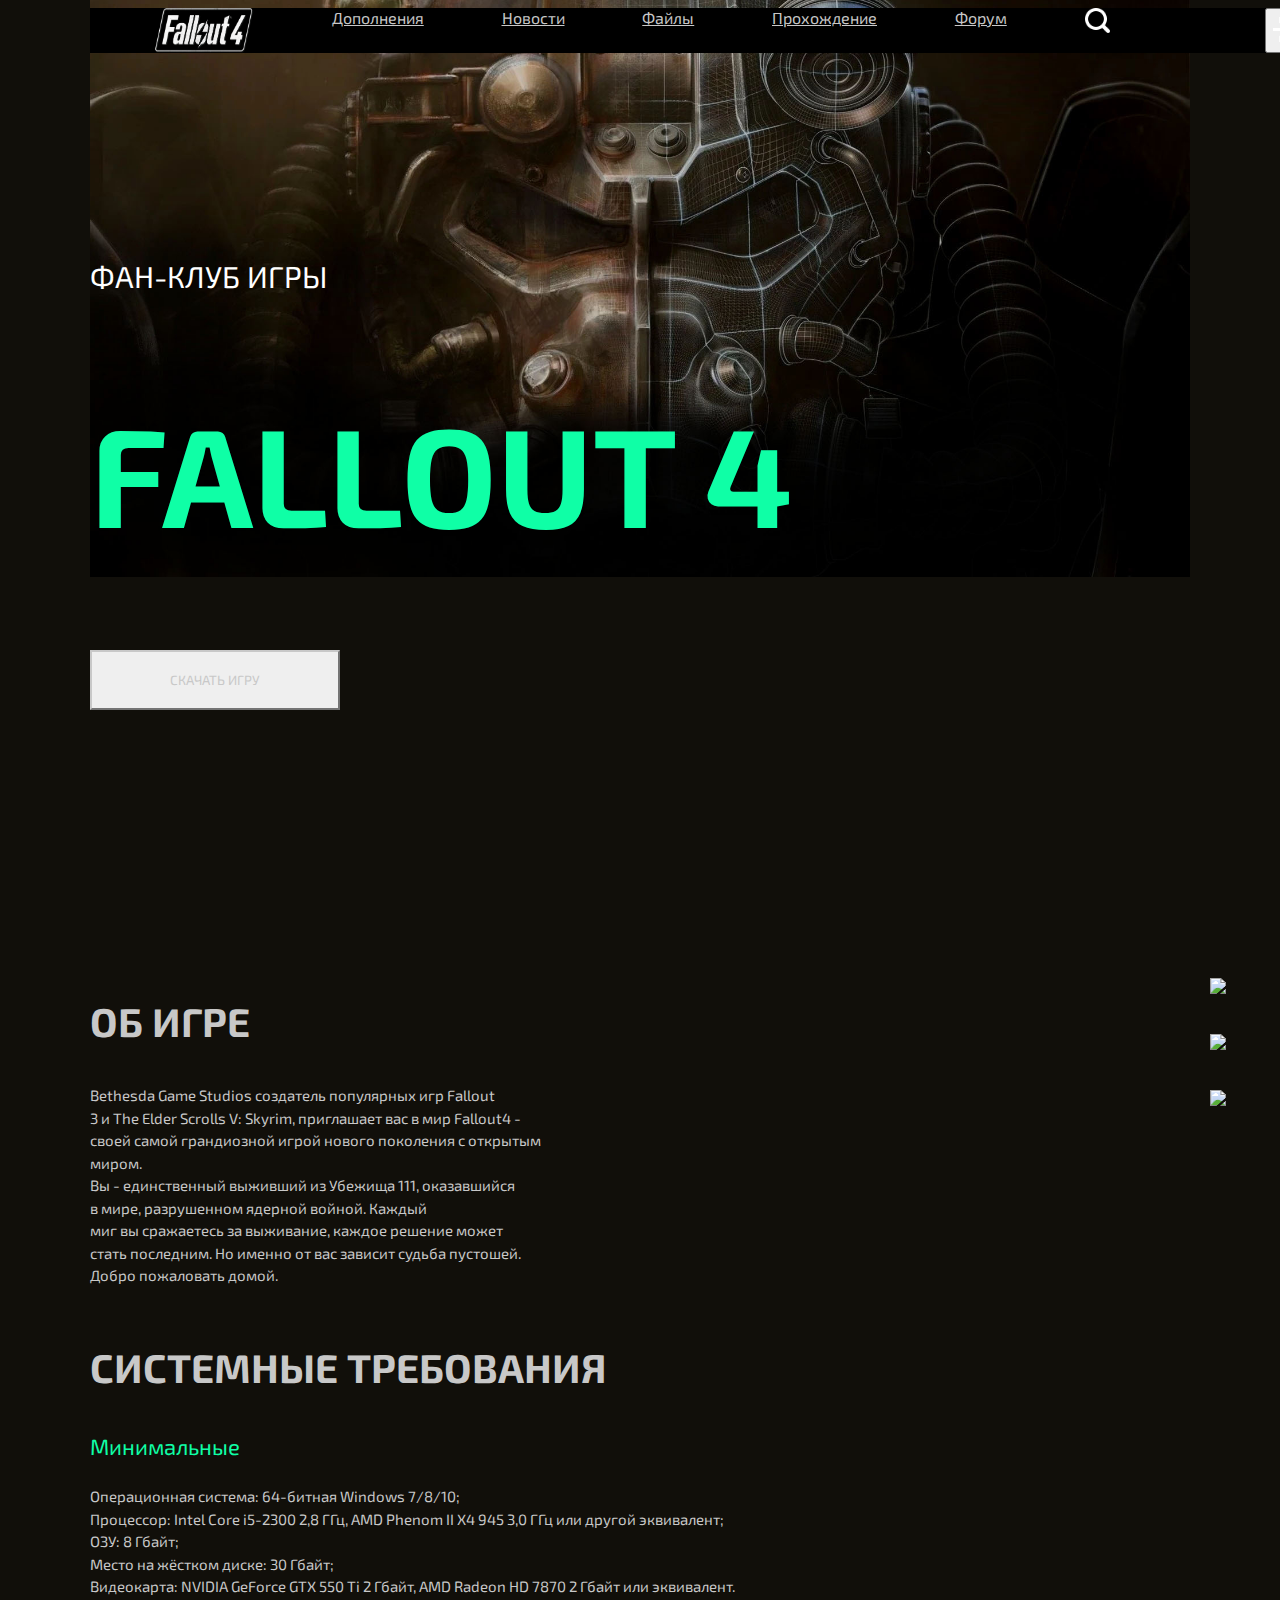
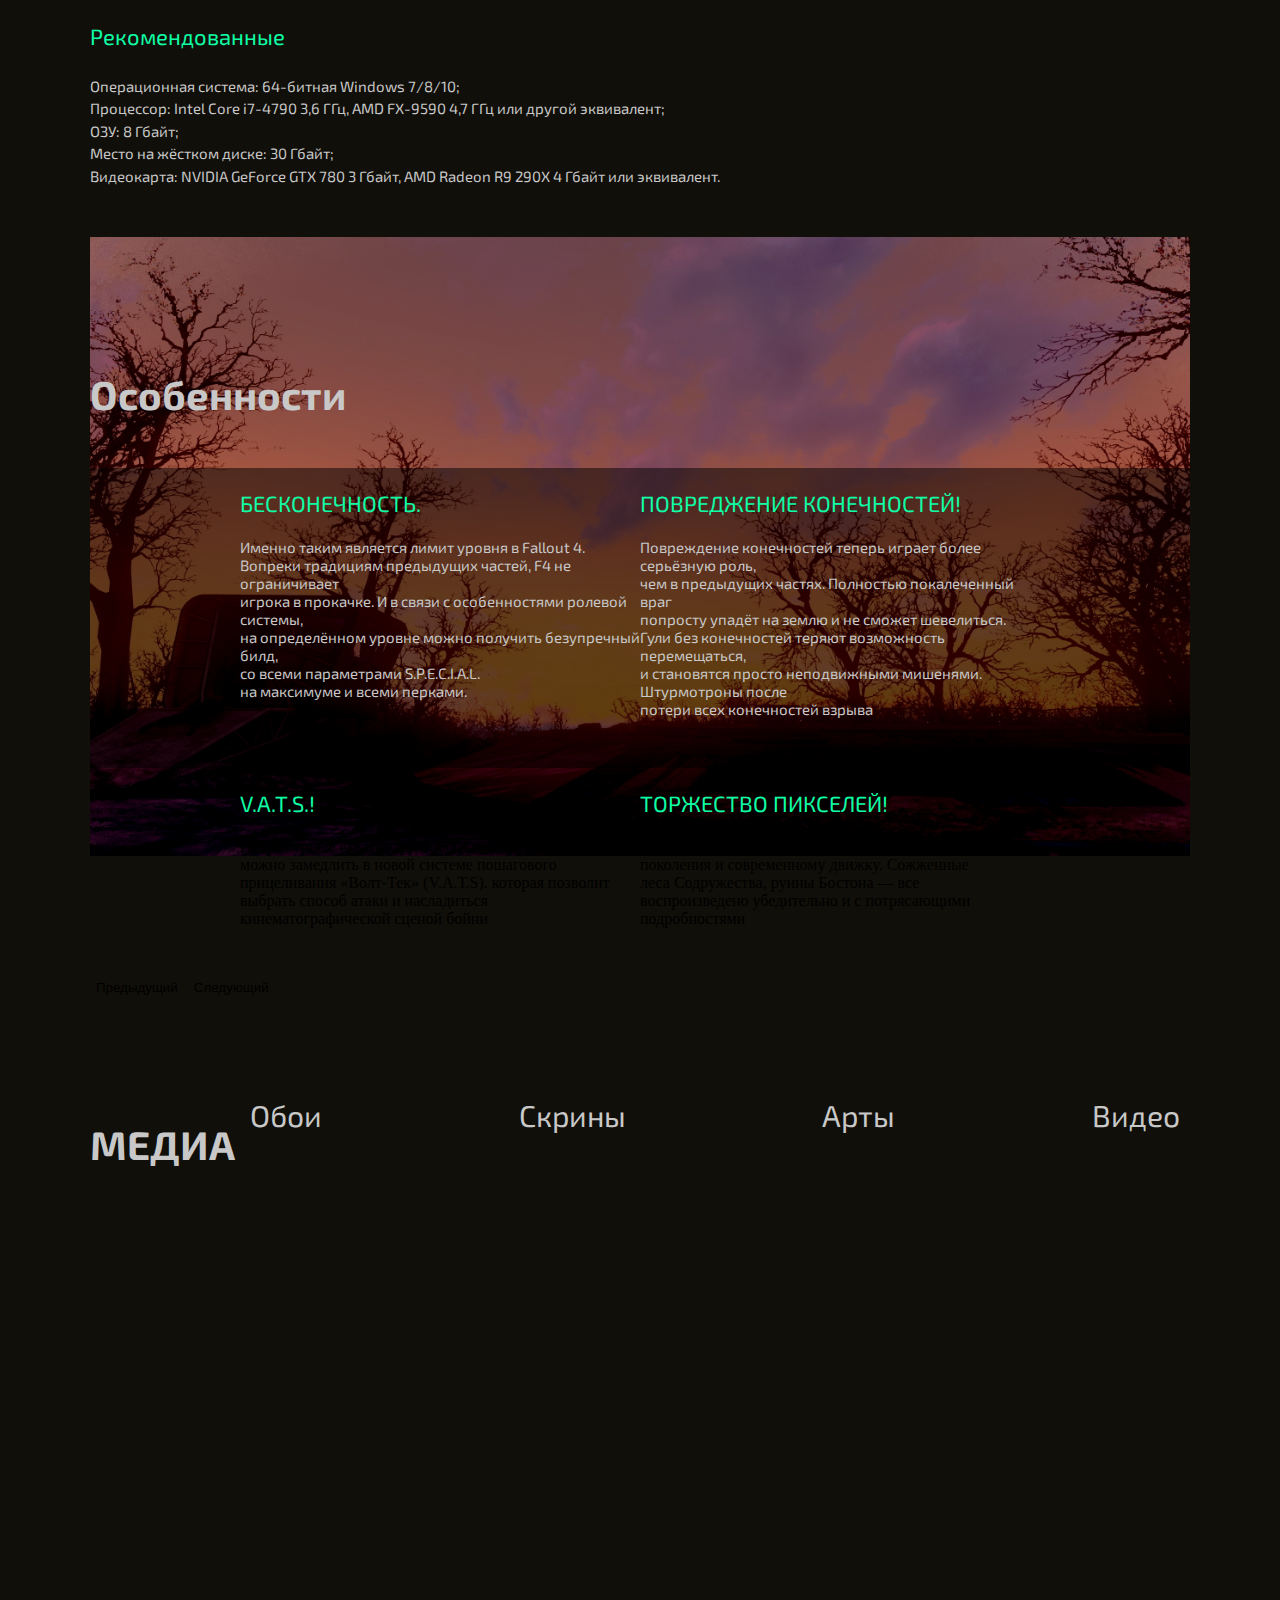
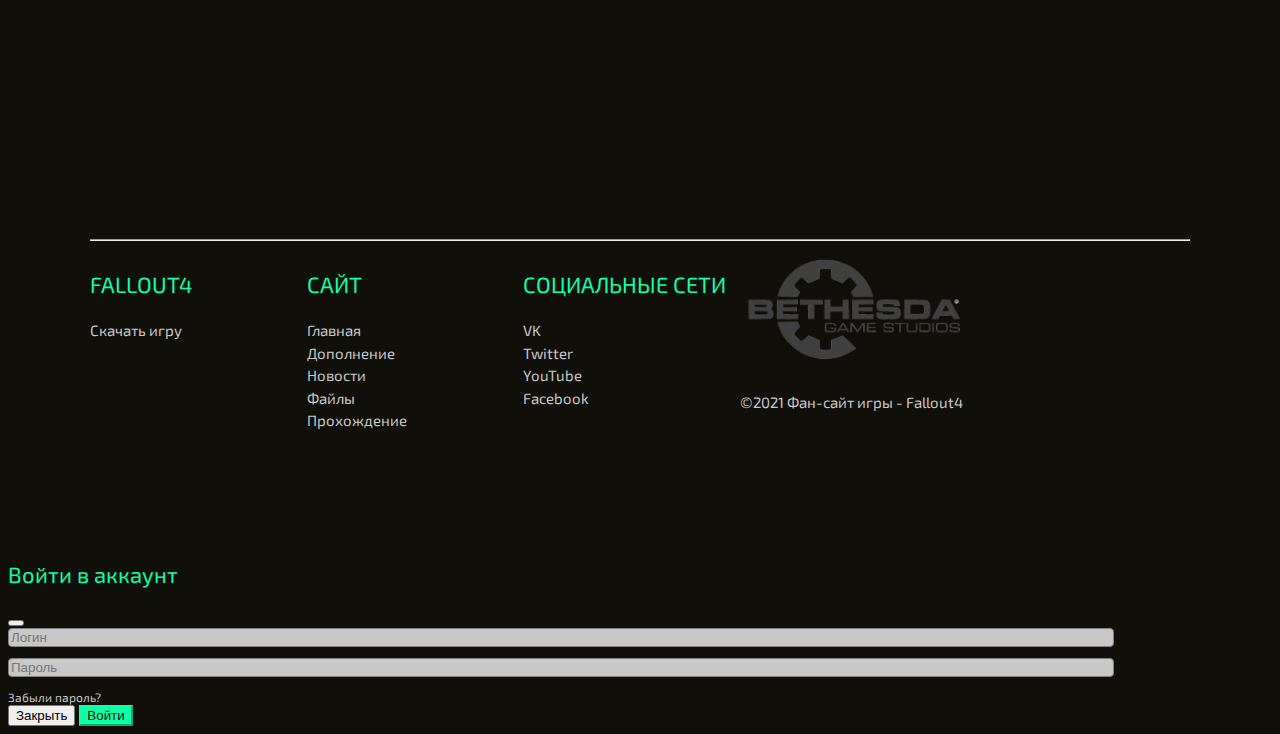
==== (root)/index.html @ b7362a77 "+html" ====
<!DOCTYPE html>
<html>
  <head>
    <meta charset="utf-8">
    <title>Fallout 4</title>
    <link href="https://cdn.jsdelivr.net/npm/bootstrap@5.0.0-beta1/dist/css/bootstrap.min.css" rel="stylesheet" integrity="sha384-giJF6kkoqNQ00vy+HMDP7azOuL0xtbfIcaT9wjKHr8RbDVddVHyTfAAsrekwKmP1" crossorigin="anonymous">
    <script src="https://cdn.jsdelivr.net/npm/@popperjs/core@2.5.4/dist/umd/popper.min.js" integrity="sha384-q2kxQ16AaE6UbzuKqyBE9/u/KzioAlnx2maXQHiDX9d4/zp8Ok3f+M7DPm+Ib6IU" crossorigin="anonymous"></script>
    <script src="https://cdn.jsdelivr.net/npm/bootstrap@5.0.0-beta1/dist/js/bootstrap.min.js" integrity="sha384-pQQkAEnwaBkjpqZ8RU1fF1AKtTcHJwFl3pblpTlHXybJjHpMYo79HY3hIi4NKxyj" crossorigin="anonymous"></script>
    <link rel="stylesheet" href="style/style.css">
  </head>
  <body>
    <header>
      <div class="main col-md-12 container-fluid">
        <div class="Navigation">
            <nav class="nav nav-pills nav-fill">
              <div class="container3">
                <img src="images/2.png" width="100px"; height="45px";>
                <a class="nav-link" href="#">Дополнения</a>
                <a class="nav-link" href="#">Новости</a>
                <a class="nav-link" href="#">Файлы</a>
                <a class="nav-link" href="#">Прохождение</a>
                <a class="nav-link" href="#">Форум</a>
                <a class="nav-link" href="#"><img src="images/3.png" width="25px;"></a>
                <a class="nav-link" href="#"><button type="button" class="btn btn" data-bs-toggle="modal" data-bs-target="#exampleModal"><img src="images/4.png" width="25px;"></a>
              </div>
            </nav>
        </div>
        <div class="first col-md-12 col-xs-12">
          <div class="Container4">
            <div class="Container5 col-md-10">
              <div class="title col-md-6 col-xs-12">
                ФАН-КЛУБ ИГРЫ
                <h1>FALLOUT 4</h1>
                <button type="button" class="btn btn-outline-secondary">СКАЧАТЬ ИГРУ</button>
              </div>
            </div>
        </div>
      </div>

        <div class="second col-md-12 col-xs-12">
            <div class="Container5 col-md-10">
              <div class="container2 col-md-12 col-xs-12">
                <div class="text col-md-12 col-xl-6">
                  <div class="text2 col-md-12 col-xs-12">
                    <h2>ОБ ИГРЕ</h2>
                   Bethesda Game Studios создатель популярных игр Fallout<br> 3 и The Elder Scrolls V: Skyrim, приглашает вас в мир Fallout4 -<br> своей самой грандиозной игрой нового поколения с открытым<br> миром.<br>

                   Вы - единственный выживший из Убежища 111, оказавшийся<br>
                    в мире, разрушенном ядерной войной. Каждый<br>
                    миг вы сражаетесь за выживание, каждое решение может<br>
                    стать последним. Но именно от вас зависит судьба пустошей.<br>
                    Добро пожаловать домой.<br>
                  </div>
                  <div class="text2 col-md-12 col-xs-12">
                    <h2>СИСТЕМНЫЕ ТРЕБОВАНИЯ</h2>
                    <h3>Минимальные</h3>
                    Операционная система: 64-битная Windows 7/8/10;<br>
                    Процессор: Intel Core i5-2300 2,8 ГГц, AMD Phenom II X4 945 3,0 ГГц или другой эквивалент;<br>
                    ОЗУ: 8 Гбайт;<br>
                    Место на жёстком диске: 30 Гбайт;<br>
                    Видеокарта: NVIDIA GeForce GTX 550 Ti 2 Гбайт, AMD Radeon HD 7870 2 Гбайт или эквивалент.<br>
                    <h3>Рекомендованные</h3>

                    Операционная система: 64-битная Windows 7/8/10;<br>
                    Процессор: Intel Core i7-4790 3,6 ГГц, AMD FX-9590 4,7 ГГц или другой эквивалент;<br>
                    ОЗУ: 8 Гбайт;<br>
                    Место на жёстком диске: 30 Гбайт;<br>
                    Видеокарта: NVIDIA GeForce GTX 780 3 Гбайт, AMD Radeon R9 290X 4 Гбайт или эквивалент.<br>
                  </div>
                </div>

                <div class="pic col-md-6 col-xs-12">
                  <img src="(root)/images/6.png">
                  <img src="(root)/images/7.png">
                  <img src="(root)/images/8.png">
                </div>
              </div>
              </div>

        </div>
        <div class="third col-md-12 col-xs-12">
          <div class="Container4 col-md-12">
            <div class="Container5 col-md-10">
              <div class="Cont">
                <h2>Особенности</h2>
                <div id="carouselExampleControls" class="carousel slide col-md-12" data-bs-ride="carousel">
    <div class="carousel-inner">
      <div class="carousel-item active">
        <div class="carousel-text">
          <div class="">
            <h3>БЕСКОНЕЧНОСТЬ.</h3>
                       Именно таким является лимит уровня в Fallout 4.<br>
                        Вопреки традициям предыдущих частей, F4 не ограничивает<br>
                         игрока в прокачке. И в связи с особенностями ролевой системы,<br>
                          на определённом уровне можно получить безупречный билд,<br>
                           со всеми параметрами S.P.E.C.I.A.L.<br>
                            на максимуме и всеми перками.
                            </div>

              <div class="">
                <h3>ПОВРЕДЖЕНИЕ КОНЕЧНОСТЕЙ!</h3>
                            Повреждение конечностей теперь играет более серьёзную роль,<br>
                            чем в предыдущих частях. Полностью покалеченный враг<br>
                            попросту упадёт на землю и не сможет шевелиться.<br>
                            Гули без конечностей теряют возможность перемещаться,<br>
                            и становятся просто неподвижными мишенями. Штурмотроны после<br>
                           потери всех конечностей взрыва
              </div>



        </div>


      </div>
      <div class="carousel-item">
        <div class="carousel-text">
          <div class="">
            <h3>V.А.Т.S.!</h3>
                    Напряженные схватки от первого или третьего лица<br>
                     можно замедлить в новой системе пошагового<br>
                      прицеливания «Волт-Тек» (V.А.Т.S). которая позволит<br>
                      выбрать способ атаки и насладиться<br>
                        кинематографической сценой бойни<br>
          </div>
          <div class="">
            <h3>ТОРЖЕСТВО ПИКСЕЛЕЙ!</h3>
                            Мир Fallout4 оживает благодаря графике нового<br>
                            поколения и современному движку. Сожженные<br>
                             леса Содружества, руины Бостона — все<br>
                              воспроизведено убедительно и с потрясающими<br>
                               подробностями
          </div>
        </div>

      </div>
    </div>
    <button class="carousel-control-prev" type="button" data-bs-target="#carouselExampleControls"  data-bs-slide="prev">
      <span class="carousel-control-prev-icon" aria-hidden="true"></span>
      <span class="visually-hidden">Предыдущий</span>
    </button>
    <button class="carousel-control-next" type="button" data-bs-target="#carouselExampleControls"  data-bs-slide="next">
      <span class="carousel-control-next-icon" aria-hidden="true"></span>
      <span class="visually-hidden">Следующий</span>
    </button>
  </div>
              </div>


            </div>
          </div>
        </div>
          <div class="fourth col-md-12 col-xs-12">
            <div class="Container4 col-md-12">
              <div class="Container5 col-md-10">
                <div class="container col-md-12 col-xs-12">
                  <div class="Title col-md-12 col-xs-12">
                    <h2>МЕДИА</h2>
                    <div class="link">
                      <a href="#">Обои</a>
                      <a href="#">Скрины</a>
                      <a href="#">Арты</a>
                      <a href="#">Видео</a>
                    </div>
                  </div>
                  <div class="videos col-md-12 col-xs-12">
                    <div class="Fline col-md-12">
                      <div class="block col-md-4">
                        <iframe width="100%" height="100%" src="https://www.youtube.com/embed/X5aJfebzkrM" frameborder="0" allow="accelerometer; autoplay; clipboard-write; encrypted-media; gyroscope; picture-in-picture" allowfullscreen></iframe>
                      </div>
                      <div class="block col-md-4">
                        <iframe width="100%" height="100%" src="https://www.youtube.com/embed/B0wSCFBJcSs" frameborder="0" allow="accelerometer; autoplay; clipboard-write; encrypted-media; gyroscope; picture-in-picture" allowfullscreen></iframe>
                      </div>
                      <div class="block col-md-4">
                        <iframe width="100%" height="100%" src="https://www.youtube.com/embed/DIneiOpuS2M" frameborder="0" allow="accelerometer; autoplay; clipboard-write; encrypted-media; gyroscope; picture-in-picture" allowfullscreen></iframe>
                      </div>
                    </div>
                    <div class="Sline col-md-12">
                      <div class="block col-md-4">
                        <iframe width="100%" height="100%" src="https://www.youtube.com/embed/aMY0IETkDrU" frameborder="0" allow="accelerometer; autoplay; clipboard-write; encrypted-media; gyroscope; picture-in-picture" allowfullscreen></iframe>
                      </div>
                      <div class="block col-md-4">
                        <iframe width="100%" height="100%" src="https://www.youtube.com/embed/v3gXGeNeBi8" frameborder="0" allow="accelerometer; autoplay; clipboard-write; encrypted-media; gyroscope; picture-in-picture" allowfullscreen></iframe>
                      </div>
                      <div class="block col-md-4">
                        <iframe width="100%" height="100%" src="https://www.youtube.com/embed/FttFHMRX7Hg" frameborder="0" allow="accelerometer; autoplay; clipboard-write; encrypted-media; gyroscope; picture-in-picture" allowfullscreen></iframe>
                      </div>
                      </div>
                    </div>
                </div>
              </div>
            </div>
              </div>
              <div class="fiveth col-md-12 col-xs-12">
                <hr>
                <div class="Container4 col-md-12">
                  <div class="Container5 col-md-10">
                    <div class="container2 col-md-12 col-xs-12">
                      <div class="column col-md-3 col-xs-12">
                        <h3>FALLOUT4</h3>
                        <ul>
                          <li><a href="#">Скачать игру</a></li>
                        </ul>
                      </div>
                      <div class="column col-md-3 col-xs-12">
                        <h3>САЙТ</h3>
                        <ul>
                          <li><a href="#">Главная</a></li>
                          <li><a href="#">Дополнение</a></li>
                          <li> <a href="#">Новости</a></li>
                          <li><a href="#">Файлы</a></li>
                          <li><a href="#">Прохождение</a></li>
                        </ul>
                      </div>
                      <div class="column col-md-3 col-xs-12">
                        <h3>СОЦИАЛЬНЫЕ СЕТИ</h3>
                        <ul>
                          <li><a href="#">VK</a></li>
                          <li><a href="#">Twitter</a></li>
                          <li> <a href="#">YouTube</a></li>
                          <li><a href="#">Facebook</a></li>
                        </ul>
                      </div>
                      <div class="column col-md-3 col-xs-12">
                        <ul>
                          <img src="images/9.png" width="230px">
                        <li><h4>©2021 Фан-сайт игры - Fallout4</h4></li>
                        </ul>
                      </div>
                    </div>
                  </div>

                </div>


              </div>
          </div>
          <!-- Button trigger modal -->


<!-- Modal -->
<div class="modal fade" id="exampleModal" tabindex="-1" aria-labelledby="exampleModalLabel" aria-hidden="true">
  <div class="modal-dialog">
    <div class="modal-content">
      <div class="modal-header">
        <h3 class="modal-title" id="exampleModalLabel">Войти в аккаунт</h3>
        <button type="button" class="btn-close" data-bs-dismiss="modal" aria-label="Close"></button>
      </div>
      <div class="modal-body">
        <ul>
          <li><input type="text" name="login" placeholder="Логин"></li>
          <li><input type="text" name="password" placeholder="Пароль"></li>
          <a href="#">Забыли пароль?</a>
        </ul>
      </div>
      <div class="modal-footer">
        <button type="button" class="btn btn-secondary" data-bs-dismiss="modal">Закрыть</button>
        <button type="button" class="btn btn-primary">Войти</button>
      </div>
    </div>
  </div>
</div>
    </header>
  </body>
</html>
---- (root)/style/style.css ----
@import url('https://fonts.googleapis.com/css2?family=Exo+2&display=swap');
@import url('https://fonts.googleapis.com/css2?family=Exo+2:wght@400;700&display=swap');
@import url('https://fonts.googleapis.com/css2?family=Josefin+Sans:wght@700&display=swap');

body {
  background-color: #110F0A
}

.main {
  min-width: 1000px;
  max-width: 100%;
  margin: 0 auto;
}

.first {
  background-image:  url("../images/1.jpg") ;
  background-repeat: no-repeat;
  background-size: 100%;
  background-color: inherit;
  //width: 100%;
  height: 900px;
  margin-top: -150px;
  text-decoration: none;
}

.Navigation {
    width: 100%;
    height: 100px;
}

.Navigation nav {
  width: 100%;
  position: fixed;
}

.container3 {
  width: 90%;
  display: flex;
  justify-content: space-between;
  margin: 0 auto;
}

.nav.nav-pills.nav-fill {
  background-color: black;
}

.nav.nav-pills.nav-fill a {
  color: #c8c8c8;
  font-family: 'Exo 2', sans-serif;
  font-weight: 400;
}
.title {
  //width: 90%;
  height: 400px;
  //background-color: red;
  //padding: 100px;
  //margin: 150px 100px 100px 100px;
  font-family: 'Exo 2', sans-serif;
  font-size: 30px;
  font-weight: 400;
  color: white;
  text-decoration: none;
  margin-top: 300px;
}

.title button {
  font-family: 'Exo 2', sans-serif;
  font-weight: 400;
  border-radius: 0;
  width: 250px;
  height: 60px;
  color: #C8C8C8;
  border-color: #C8C8C8;
}

.second {
  //width: 100%;
  //background-color: red;
  //height: 1000px;
  display: flex;
  margin-top: 100px;
  justify-content: space-between;
  font-family: 'Josefin Sans', sans-serif;
  font-weight: 400;
  font-size: 30px;
}

.text {
  //width: 50%;
  //background-color: red;
  font-family: 'Exo 2', sans-serif;
  font-weight: 400;
  font-size: 15px;
  color: #C8C8C8;
  //margin-left: 200px;
  line-height: 1.5;

}

.text2 {
  margin-bottom: 50px;
  line-height: 1.5;
}

.text p {
  margin-bottom: 20px;
}

.text2 p {
  margin-bottom: 20px;
}

.pic {
  //width: 50%;
  display: flex;
  flex-direction: column;
}

.pic img {
  padding: 20px;
  width: 400px;
}

.third {
  background-image:  url("../images/9.jpg") ;
  background-repeat: no-repeat;
  background-size: 100%;
  background-color: inherit;
  //width: 100%;
  height: 700px;
  display: flex;
  justify-content: space-between;
}

.carousel.slide {
  height: 300px;
  background-color: 	rgba(0, 0, 0, 0.5);(0,0,0)
  margin-top: 200px;

}

.carousel.slide button {
  background: none;
  border: none;
}

.carousel-item.active {
  //display: flex;
  //justify-content: space-between;
  font-family: 'Exo 2', sans-serif;
  font-weight: 400;
  font-size: 15px;
  color: #C8C8C8;
}

.carousel-text{
  display: flex;
  justify-content: space-between;
  width: 800px;
  margin: 50px auto;
}

.Container5 {
  margin: 0 auto;
  display: flex;
  justify-content: space-between;
}

.Cont {
  //display: flex;
  //justify-content: space-around;
  width: 100%;
  margin-top: 100px;
}


.Container4 {
  //margin-left: 200px;
  display: flex;
  justify-content: space-between;
}

.fourth {
  //height: 1000px;
  //width: 100%;
  //background-color: red;
  margin-top: 150px;
  //padding: 50px;
}

.Title {
  display: flex;
  justify-content: space-between;
  //margin-left: 200px;
  //width: 100%;
}

.link {
  display: flex;
  justify-content: space-between;
  padding: 10px;
  //width: 50%;
}

.link a {
  font-family: 'Exo 2', sans-serif;
  font-weight: 400;
  font-size: 30px;
  color: #C8C8C8;
  text-decoration: none;
  margin-left: 5px;
}

.videos {
  //display: flex;
  //justify-content: space-between;
  //width: 100%;
  margin-top: 20px;
}


.Fline {
  //width: 100%;
  display: flex;
  justify-content: space-between;
}

.Sline {
  //width: 100%;
  display: flex;
  justify-content: space-between;
}

.block {
  //width: 33%;
  height: 235px;
  padding: 10px;
}

.container{
  padding: 0;
  margin-bottom: 100px;
}

.fiveth {
  //width: 100%;
  height: 300px;
  //background-color: red;
}

.fiveth hr {
  color: #C8C8C8;
  size: 4px;
}

.container2 {
  //margin-left: 200px;
  display: flex;
  justify-content: space-between;
  width: 80%;
}

.container2 a {
  font-family: 'Exo 2', sans-serif;
  font-weight: 400;
  font-size: 15px;
  color: #C8C8C8;
  line-height: 1.5;
  text-decoration: none;
}

.container2 a:hover {
  text-decoration: underline;
}

.column {
  flex-direction: column;
}

.column ul {
  list-style: none;
  margin: 0;
  padding: 0;
}


.modal-content {
  background-color: #110f0a;
}

.modal-body {
  font-family: 'Exo 2', sans-serif;
  font-weight: 400;
  font-size: 15px;
  color: #C8C8C8;
}

.modal-body ul {
  list-style: none;
  margin: 0;
  padding: 0;
}

.modal-body input {
  margin-bottom: 10px;
  border: 1px solid grey;
  border-radius: 4px;
  background-color: #c8c8c8;
  width: 100%;
}

.modal-body a {
  text-decoration: none;
  color: #C8c8c8;
  font-size: 12px;
}

.modal-body a:hover {
  text-decoration: underline;
}
.btn-primary {
    color: #110f0a;
    background-color: #0fffa6;
    border-color: #0fffa6;
}

h1 {
  font-family: 'Exo 2', sans-serif;
  font-weight: 700;
  font-size: 140px;
  color: #0FFFA6;
}

h2 {
  font-family: 'Exo 2', sans-serif;
  font-weight: 700;
  font-size: 40px;
  color: #C8C8C8;
}

h3 {
  font-family: 'Exo 2', sans-serif;
  font-weight: 400;
  font-size: 22px;
  color: #0FFFA6;
}

h4 {
  font-family: 'Exo 2', sans-serif;
  font-weight: 400;
  font-size: 15px;
  color: #C8C8C8;
}

@media screen and (min-device-width: 1600px) {

}
@media screen and (device-width: 1280px) {
 div {width: 1100px;}
}
@media screen and (max-device-width: 600px) {
  .main {
    font-weight: 700;
  }

  .first {
    background-image: none;
    height: 400px;
  }

  .pic {
    display: none
  }

  .title {
    font-size: 30px;
    margin-top: 100px;
  }

  .second {
    margin-top: 0px;
  }

  .third {
    margin-top: 0px;
    background-image: none;
  }

  .fourth {
    margin-top: 0px;
  }

  .fiveth {
    margin-top: 0px;
  }

  .block {
    width: 100%;
    height: 450px;
  }

  .text2 {
    font-size: 20px;
    font-weight: 700;
  }

  .carousel.slide {
    height: 500px;
  }

  .carousel-text {
    font-size: 20px;
    font-weight: 700
  }

  .column a   {
    font-size: 20px;
    font-weight: 700;
  }

  .Fline {
    display: flex;
    justify-content: space-around;
  }

  .Sline {
    display: flex;
    justify-content: space-around;
  }

  .videos {
    display: flex;
    justify-content: space-around;
  }

  h1 {
    font-size: 60px
  }
  h4 {
    font-size: 20px;
    font-weight: 700
  }
}
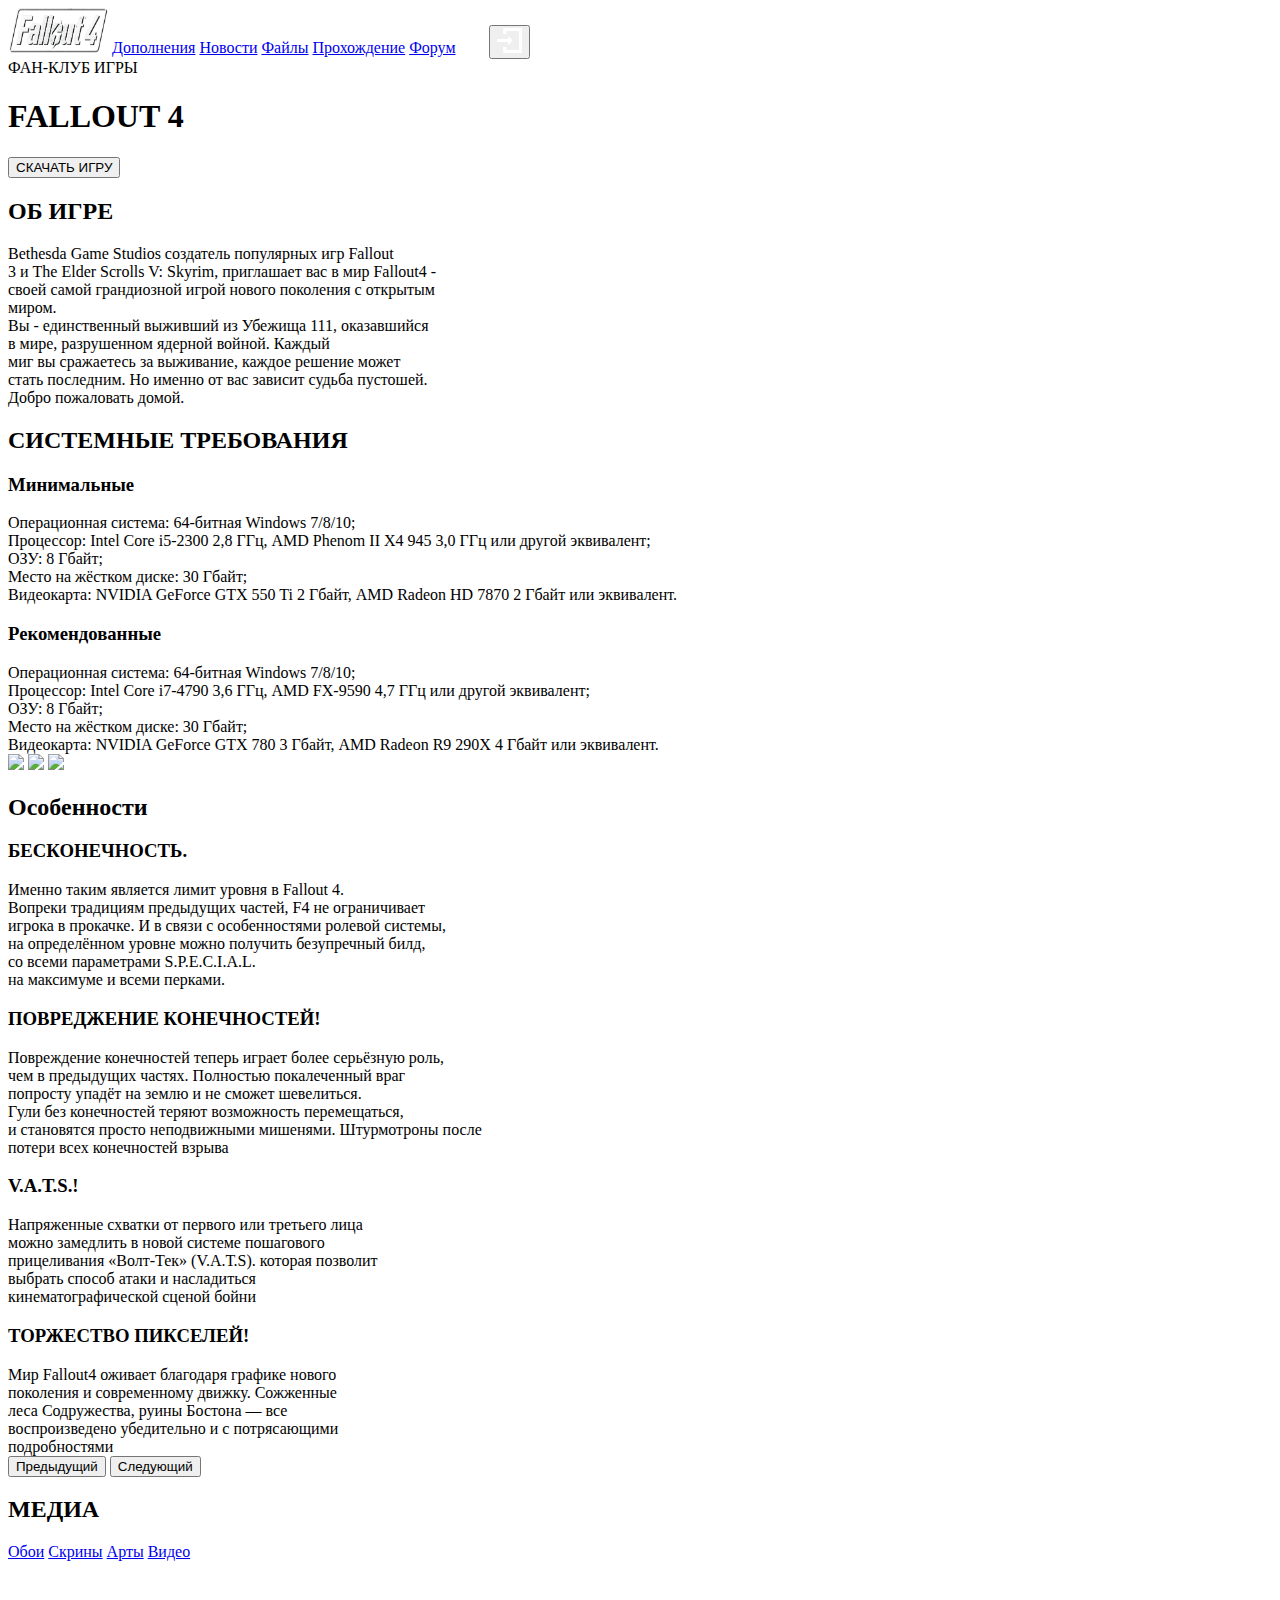
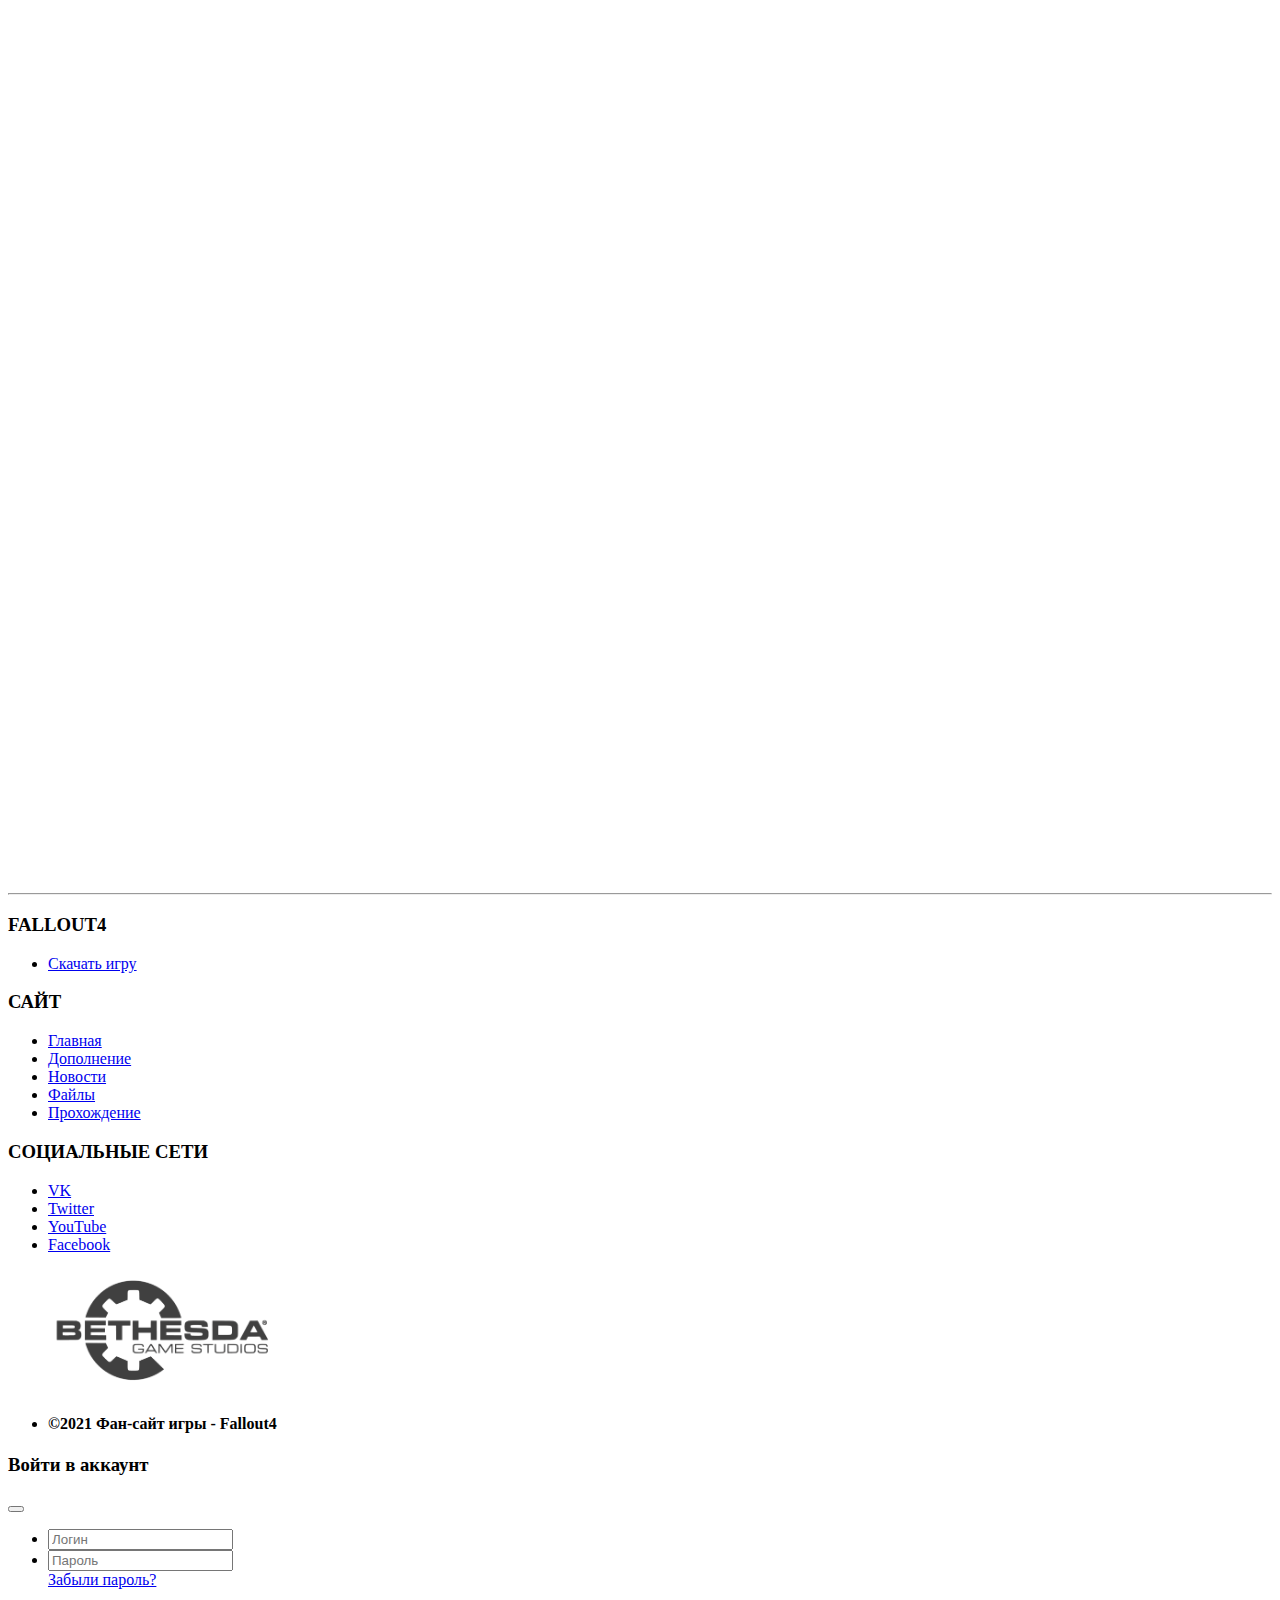
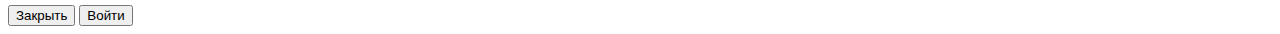
==== commit c3d1d05c: "12" ====
--- a/(root)/index.html
+++ b/(root)/index.html
@@ -6,7 +6,7 @@
     <link href="https://cdn.jsdelivr.net/npm/bootstrap@5.0.0-beta1/dist/css/bootstrap.min.css" rel="stylesheet" integrity="sha384-giJF6kkoqNQ00vy+HMDP7azOuL0xtbfIcaT9wjKHr8RbDVddVHyTfAAsrekwKmP1" crossorigin="anonymous">
     <script src="https://cdn.jsdelivr.net/npm/@popperjs/core@2.5.4/dist/umd/popper.min.js" integrity="sha384-q2kxQ16AaE6UbzuKqyBE9/u/KzioAlnx2maXQHiDX9d4/zp8Ok3f+M7DPm+Ib6IU" crossorigin="anonymous"></script>
     <script src="https://cdn.jsdelivr.net/npm/bootstrap@5.0.0-beta1/dist/js/bootstrap.min.js" integrity="sha384-pQQkAEnwaBkjpqZ8RU1fF1AKtTcHJwFl3pblpTlHXybJjHpMYo79HY3hIi4NKxyj" crossorigin="anonymous"></script>
-    <link rel="stylesheet" href="style/style.css">
+    <link rel="stylesheet" href="(root)/style/style.css">
   </head>
   <body>
     <header>
